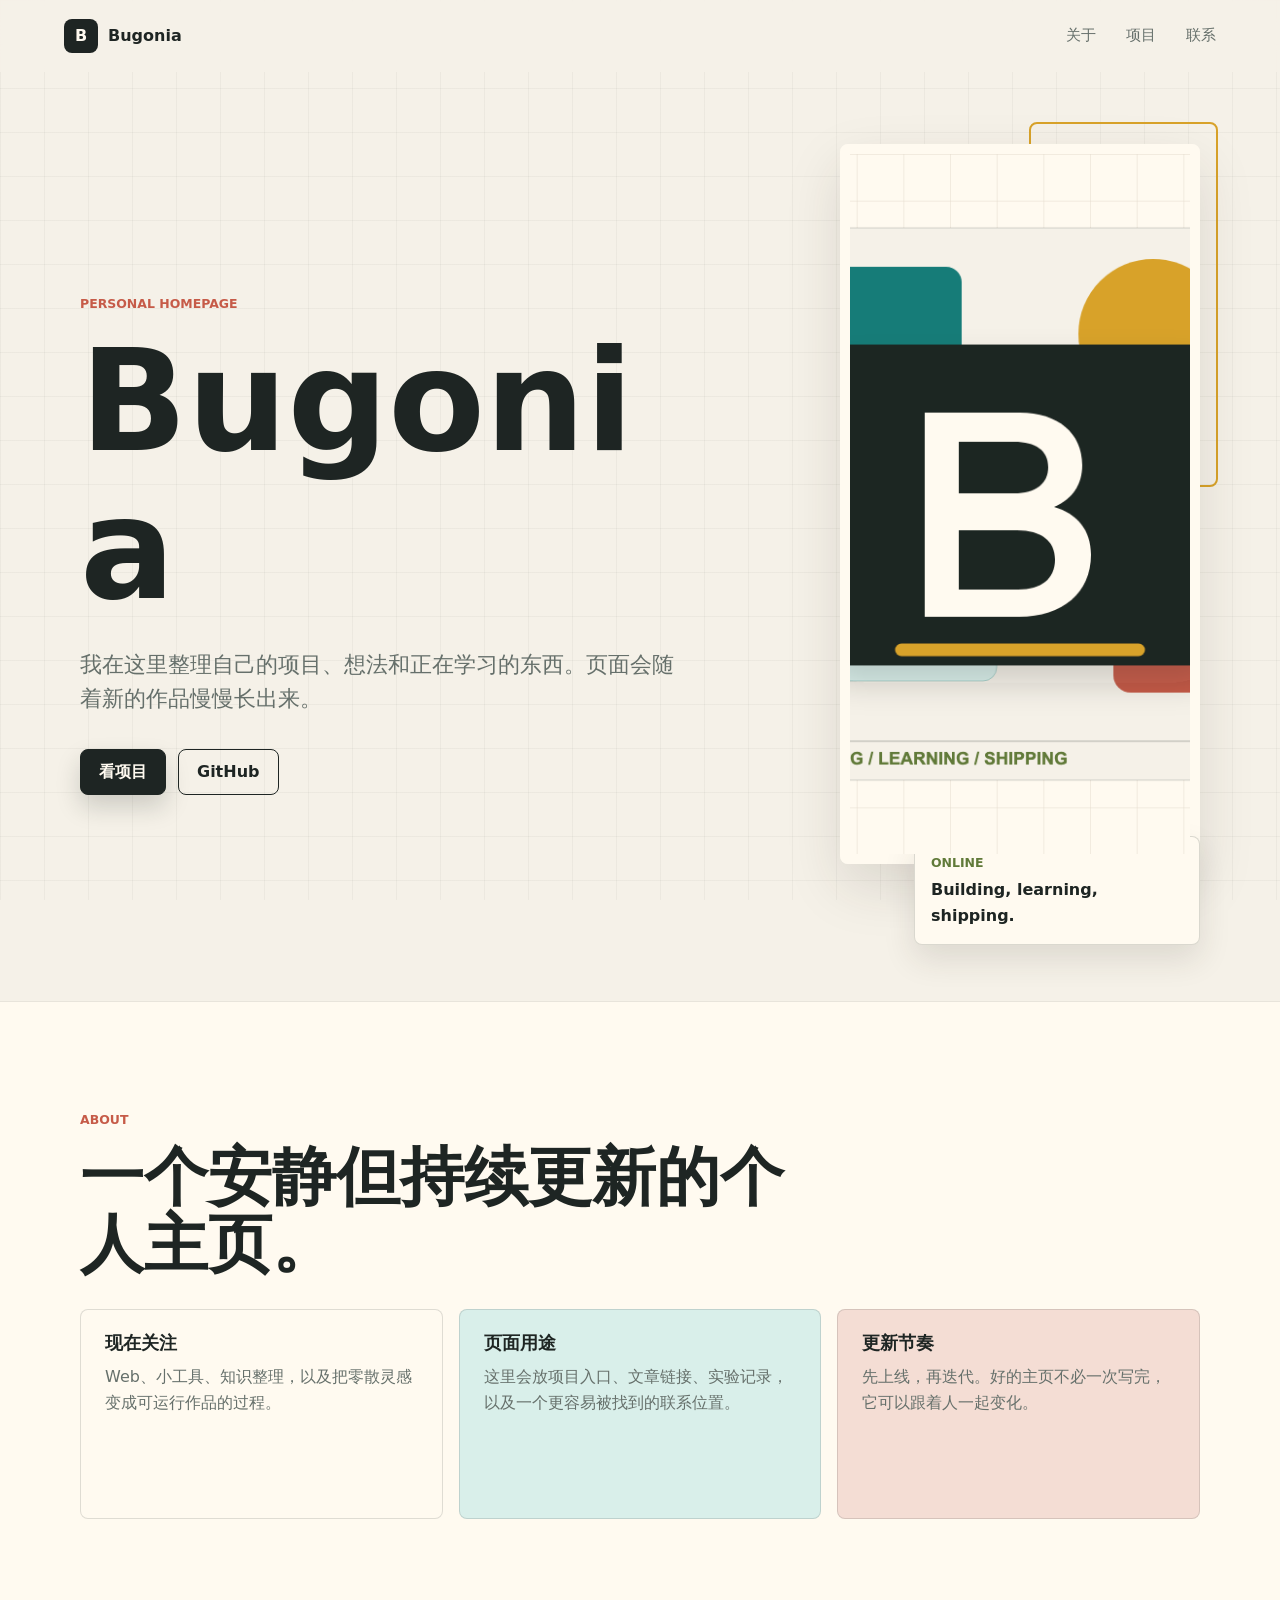
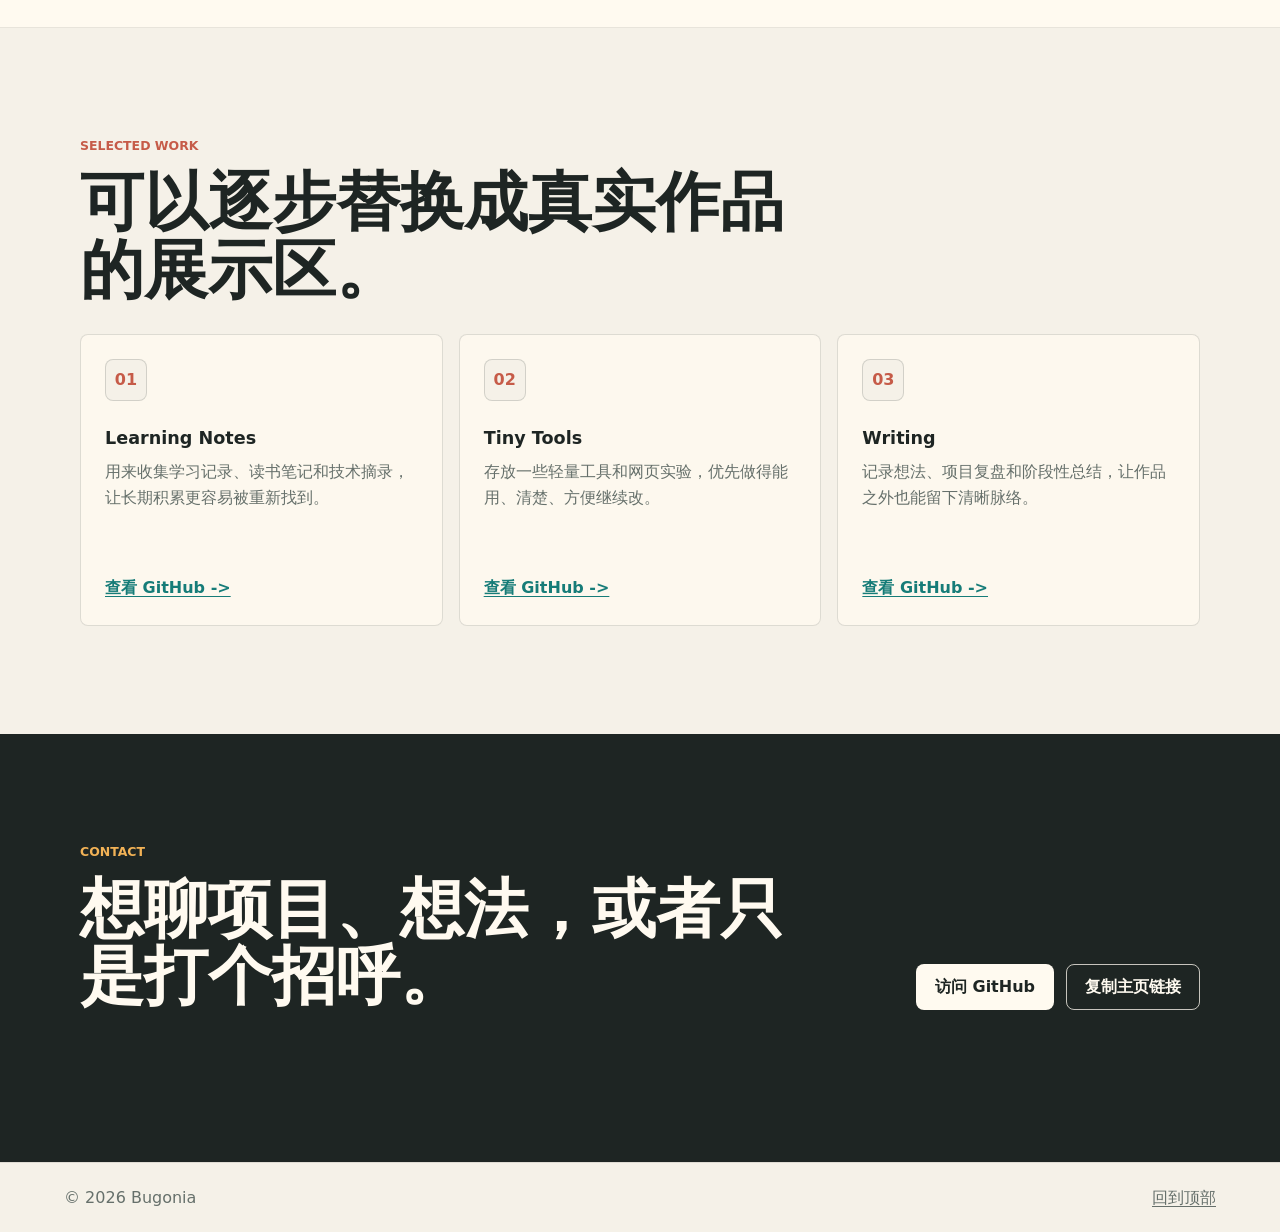
==== index.html @ 0d44eb33 "Create personal homepage" ====
<!doctype html>
<html lang="zh-CN">
  <head>
    <meta charset="utf-8">
    <meta name="viewport" content="width=device-width, initial-scale=1">
    <title>Bugonia | Personal Homepage</title>
    <meta
      name="description"
      content="Bugonia 的个人主页，整理项目、笔记和联系方式。"
    >
    <meta name="theme-color" content="#f5f1e8">
    <meta property="og:title" content="Bugonia | Personal Homepage">
    <meta
      property="og:description"
      content="Bugonia 的个人主页，整理项目、笔记和联系方式。"
    >
    <meta property="og:type" content="website">
    <meta property="og:image" content="https://bugonia.github.io/mypage/assets/hero-art.png">
    <link rel="icon" href="favicon.svg" type="image/svg+xml">
    <link rel="stylesheet" href="styles.css">
  </head>
  <body>
    <header class="site-header" data-elevated="false">
      <a class="brand" href="#top" aria-label="Bugonia homepage">
        <span class="brand-mark" aria-hidden="true">B</span>
        <span>Bugonia</span>
      </a>

      <nav class="nav-links" aria-label="Primary navigation">
        <a href="#about">关于</a>
        <a href="#work">项目</a>
        <a href="#contact">联系</a>
      </nav>
    </header>

    <main id="top">
      <section class="hero" aria-labelledby="intro-title">
        <div class="hero-copy">
          <p class="eyebrow">Personal homepage</p>
          <h1 id="intro-title">Bugonia</h1>
          <p class="lead">
            我在这里整理自己的项目、想法和正在学习的东西。页面会随着新的作品慢慢长出来。
          </p>
          <div class="hero-actions" aria-label="Important links">
            <a class="button primary" href="#work">看项目</a>
            <a class="button secondary" href="https://github.com/Bugonia">GitHub</a>
          </div>
        </div>

        <figure class="hero-visual" aria-label="Bugonia profile image">
          <img src="assets/hero-art.png" alt="Bugonia 抽象封面图" width="720" height="720">
          <figcaption>
            <span class="caption-kicker">Online</span>
            <span>Building, learning, shipping.</span>
          </figcaption>
        </figure>
      </section>

      <section class="section about-section" id="about" aria-labelledby="about-title">
        <div class="section-heading">
          <p class="eyebrow">About</p>
          <h2 id="about-title">一个安静但持续更新的个人主页。</h2>
        </div>

        <div class="about-grid">
          <article class="note-panel">
            <h3>现在关注</h3>
            <p>
              Web、小工具、知识整理，以及把零散灵感变成可运行作品的过程。
            </p>
          </article>
          <article class="note-panel accent-teal">
            <h3>页面用途</h3>
            <p>
              这里会放项目入口、文章链接、实验记录，以及一个更容易被找到的联系位置。
            </p>
          </article>
          <article class="note-panel accent-coral">
            <h3>更新节奏</h3>
            <p>
              先上线，再迭代。好的主页不必一次写完，它可以跟着人一起变化。
            </p>
          </article>
        </div>
      </section>

      <section class="section work-section" id="work" aria-labelledby="work-title">
        <div class="section-heading">
          <p class="eyebrow">Selected work</p>
          <h2 id="work-title">可以逐步替换成真实作品的展示区。</h2>
        </div>

        <div class="project-grid">
          <article class="project-card">
            <div class="project-index">01</div>
            <h3>Learning Notes</h3>
            <p>
              用来收集学习记录、读书笔记和技术摘录，让长期积累更容易被重新找到。
            </p>
            <a href="https://github.com/Bugonia">查看 GitHub -></a>
          </article>

          <article class="project-card">
            <div class="project-index">02</div>
            <h3>Tiny Tools</h3>
            <p>
              存放一些轻量工具和网页实验，优先做得能用、清楚、方便继续改。
            </p>
            <a href="https://github.com/Bugonia">查看 GitHub -></a>
          </article>

          <article class="project-card">
            <div class="project-index">03</div>
            <h3>Writing</h3>
            <p>
              记录想法、项目复盘和阶段性总结，让作品之外也能留下清晰脉络。
            </p>
            <a href="https://github.com/Bugonia">查看 GitHub -></a>
          </article>
        </div>
      </section>

      <section class="section contact-section" id="contact" aria-labelledby="contact-title">
        <div class="contact-layout">
          <div>
            <p class="eyebrow">Contact</p>
            <h2 id="contact-title">想聊项目、想法，或者只是打个招呼。</h2>
          </div>
          <div class="contact-actions">
            <a class="button primary" href="https://github.com/Bugonia">访问 GitHub</a>
            <button class="button secondary" type="button" data-copy-url>
              复制主页链接
            </button>
          </div>
        </div>
        <p class="copy-status" role="status" aria-live="polite"></p>
      </section>
    </main>

    <footer class="site-footer">
      <span>© <span data-year></span> Bugonia</span>
      <a href="#top">回到顶部</a>
    </footer>

    <script src="script.js"></script>
  </body>
</html>
---- styles.css ----
:root {
  color-scheme: light;
  --paper: #f5f1e8;
  --paper-strong: #fffaf0;
  --ink: #1e2523;
  --muted: #66706b;
  --line: #d9d0bf;
  --teal: #167c78;
  --teal-soft: #d9efea;
  --coral: #c65b48;
  --coral-soft: #f4ddd4;
  --mustard: #d8a229;
  --green: #617a39;
  --shadow: 0 22px 55px rgba(48, 41, 31, 0.13);
  font-family:
    Inter, ui-sans-serif, system-ui, -apple-system, BlinkMacSystemFont,
    "Segoe UI", sans-serif;
}

* {
  box-sizing: border-box;
}

html {
  scroll-behavior: smooth;
}

body {
  margin: 0;
  background: var(--paper);
  color: var(--ink);
  font-size: 16px;
  line-height: 1.6;
  overflow-x: hidden;
}

body::before {
  position: fixed;
  inset: 0;
  z-index: -1;
  background-image:
    linear-gradient(rgba(30, 37, 35, 0.04) 1px, transparent 1px),
    linear-gradient(90deg, rgba(30, 37, 35, 0.04) 1px, transparent 1px);
  background-size: 44px 44px;
  content: "";
  pointer-events: none;
}

a {
  color: inherit;
  text-decoration-thickness: 0.08em;
  text-underline-offset: 0.18em;
}

img {
  display: block;
  max-width: 100%;
}

.site-header {
  position: sticky;
  top: 0;
  z-index: 10;
  display: flex;
  align-items: center;
  justify-content: space-between;
  min-height: 72px;
  padding: 16px clamp(20px, 5vw, 72px);
  border-bottom: 1px solid transparent;
  background: rgba(245, 241, 232, 0.9);
  backdrop-filter: blur(18px);
}

.site-header[data-elevated="true"] {
  border-bottom-color: rgba(30, 37, 35, 0.12);
}

.brand,
.nav-links,
.hero-actions,
.contact-actions,
.site-footer {
  display: flex;
  align-items: center;
}

.brand {
  gap: 10px;
  font-weight: 760;
  text-decoration: none;
}

.brand-mark {
  display: grid;
  width: 34px;
  height: 34px;
  place-items: center;
  border: 1px solid rgba(30, 37, 35, 0.18);
  border-radius: 8px;
  background: var(--ink);
  color: var(--paper-strong);
}

.nav-links {
  gap: clamp(14px, 3vw, 30px);
  color: var(--muted);
  font-size: 0.95rem;
}

.nav-links a {
  text-decoration: none;
}

.nav-links a:hover {
  color: var(--ink);
}

.hero {
  display: grid;
  grid-template-columns: minmax(0, 1.08fr) minmax(280px, 0.72fr);
  gap: clamp(32px, 7vw, 96px);
  align-items: center;
  width: min(1120px, calc(100vw - 40px));
  min-height: min(760px, calc(100vh - 132px));
  margin: 0 auto;
  padding: clamp(42px, 8vh, 92px) 0 56px;
}

.hero-copy {
  max-width: 690px;
}

.eyebrow {
  margin: 0 0 14px;
  color: var(--coral);
  font-size: 0.78rem;
  font-weight: 800;
  letter-spacing: 0;
  text-transform: uppercase;
}

h1,
h2,
h3,
p {
  overflow-wrap: anywhere;
}

h1,
h2,
h3 {
  margin: 0;
  line-height: 1.05;
}

h1 {
  font-size: clamp(4.2rem, 12vw, 8.8rem);
}

h2 {
  max-width: 760px;
  font-size: clamp(2rem, 5vw, 4rem);
}

h3 {
  font-size: 1.1rem;
}

.lead {
  max-width: 610px;
  margin: 24px 0 0;
  color: var(--muted);
  font-size: clamp(1.08rem, 2.1vw, 1.35rem);
}

.hero-actions,
.contact-actions {
  flex-wrap: wrap;
  gap: 12px;
  margin-top: 32px;
}

.button {
  display: inline-flex;
  align-items: center;
  justify-content: center;
  min-height: 46px;
  padding: 0 18px;
  border: 1px solid var(--ink);
  border-radius: 8px;
  cursor: pointer;
  font: inherit;
  font-weight: 760;
  text-decoration: none;
  transition:
    transform 160ms ease,
    box-shadow 160ms ease,
    background 160ms ease;
}

.button:hover {
  transform: translateY(-2px);
}

.button:focus-visible {
  outline: 3px solid rgba(22, 124, 120, 0.35);
  outline-offset: 3px;
}

.button.primary {
  background: var(--ink);
  color: var(--paper-strong);
  box-shadow: 0 12px 24px rgba(30, 37, 35, 0.18);
}

.button.secondary {
  background: transparent;
  color: var(--ink);
}

.hero-visual {
  position: relative;
  max-width: 100%;
  margin: 0;
}

.hero-visual img {
  width: min(100%, 360px);
  aspect-ratio: 1;
  margin-left: auto;
  border: 10px solid var(--paper-strong);
  border-radius: 8px;
  box-shadow: var(--shadow);
  object-fit: cover;
}

.hero-visual::before,
.hero-visual::after {
  position: absolute;
  z-index: -1;
  border-radius: 8px;
  content: "";
}

.hero-visual::before {
  right: 44px;
  bottom: 52px;
  width: 58%;
  height: 58%;
  background: var(--teal-soft);
}

.hero-visual::after {
  top: -22px;
  right: -18px;
  width: 45%;
  height: 45%;
  border: 2px solid var(--mustard);
}

figcaption {
  display: grid;
  gap: 4px;
  width: min(100%, 286px);
  margin: -28px 0 0 auto;
  padding: 16px;
  border: 1px solid rgba(30, 37, 35, 0.16);
  border-radius: 8px;
  background: var(--paper-strong);
  box-shadow: 0 14px 32px rgba(48, 41, 31, 0.12);
  font-weight: 740;
}

.caption-kicker {
  color: var(--green);
  font-size: 0.78rem;
  font-weight: 850;
  text-transform: uppercase;
}

.section {
  padding: clamp(58px, 9vw, 108px) clamp(20px, 5vw, 72px);
}

.section-heading {
  width: min(1120px, 100%);
  margin: 0 auto 30px;
}

.about-section {
  background: var(--paper-strong);
  border-block: 1px solid rgba(30, 37, 35, 0.1);
}

.about-grid,
.project-grid {
  display: grid;
  width: min(1120px, 100%);
  margin: 0 auto;
  gap: 16px;
}

.about-grid {
  grid-template-columns: repeat(3, minmax(0, 1fr));
}

.note-panel,
.project-card {
  border: 1px solid rgba(30, 37, 35, 0.14);
  border-radius: 8px;
  background: rgba(255, 250, 240, 0.78);
}

.note-panel {
  min-height: 210px;
  padding: 24px;
}

.note-panel h3,
.project-card h3 {
  margin-bottom: 12px;
}

.note-panel p,
.project-card p {
  margin: 0;
  color: var(--muted);
}

.note-panel.accent-teal {
  background: var(--teal-soft);
}

.note-panel.accent-coral {
  background: var(--coral-soft);
}

.project-grid {
  grid-template-columns: repeat(3, minmax(0, 1fr));
}

.project-card {
  display: flex;
  min-height: 292px;
  flex-direction: column;
  padding: 24px;
}

.project-index {
  display: grid;
  width: 42px;
  height: 42px;
  place-items: center;
  margin-bottom: 28px;
  border: 1px solid rgba(30, 37, 35, 0.16);
  border-radius: 8px;
  background: var(--paper);
  color: var(--coral);
  font-weight: 850;
}

.project-card a {
  margin-top: auto;
  color: var(--teal);
  font-weight: 780;
}

.contact-section {
  background: var(--ink);
  color: var(--paper-strong);
}

.contact-section .eyebrow {
  color: #f2b256;
}

.contact-layout {
  display: grid;
  grid-template-columns: minmax(0, 1fr) auto;
  gap: 28px;
  align-items: end;
  width: min(1120px, 100%);
  margin: 0 auto;
}

.contact-section .button {
  border-color: rgba(255, 250, 240, 0.75);
}

.contact-section .button.primary {
  background: var(--paper-strong);
  color: var(--ink);
  box-shadow: none;
}

.contact-section .button.secondary {
  color: var(--paper-strong);
}

.copy-status {
  width: min(1120px, 100%);
  min-height: 1.6em;
  margin: 18px auto 0;
  color: rgba(255, 250, 240, 0.74);
}

.site-footer {
  justify-content: space-between;
  gap: 16px;
  padding: 22px clamp(20px, 5vw, 72px);
  border-top: 1px solid rgba(30, 37, 35, 0.1);
  color: var(--muted);
}

@media (max-width: 860px) {
  .site-header {
    min-height: 66px;
  }

  .hero {
    grid-template-columns: 1fr;
    min-height: auto;
  }

  .hero-visual img,
  figcaption {
    margin-right: auto;
    margin-left: 0;
  }

  .hero-visual::before {
    right: auto;
    left: 42px;
  }

  .hero-visual::after {
    right: auto;
    left: 210px;
  }

  .about-grid,
  .project-grid,
  .contact-layout {
    grid-template-columns: 1fr;
  }

  .contact-actions {
    margin-top: 0;
  }
}

@media (max-width: 560px) {
  .site-header {
    align-items: flex-start;
    flex-direction: column;
    gap: 12px;
  }

  .nav-links {
    width: 100%;
    justify-content: flex-start;
    gap: 38px;
  }

  .hero {
    width: min(358px, calc(100vw - 32px));
    margin-right: auto;
    margin-left: 16px;
    padding-top: 34px;
  }

  h1 {
    font-size: clamp(3.1rem, 21vw, 4.4rem);
  }

  .hero-actions,
  .contact-actions {
    align-items: stretch;
    flex-direction: column;
  }

  .button {
    width: 100%;
  }

  .hero-visual::after {
    display: none;
  }

  .note-panel,
  .project-card {
    min-height: auto;
  }

  .site-footer {
    align-items: flex-start;
    flex-direction: column;
  }
}

@media (prefers-reduced-motion: reduce) {
  *,
  *::before,
  *::after {
    scroll-behavior: auto !important;
    transition: none !important;
  }
}
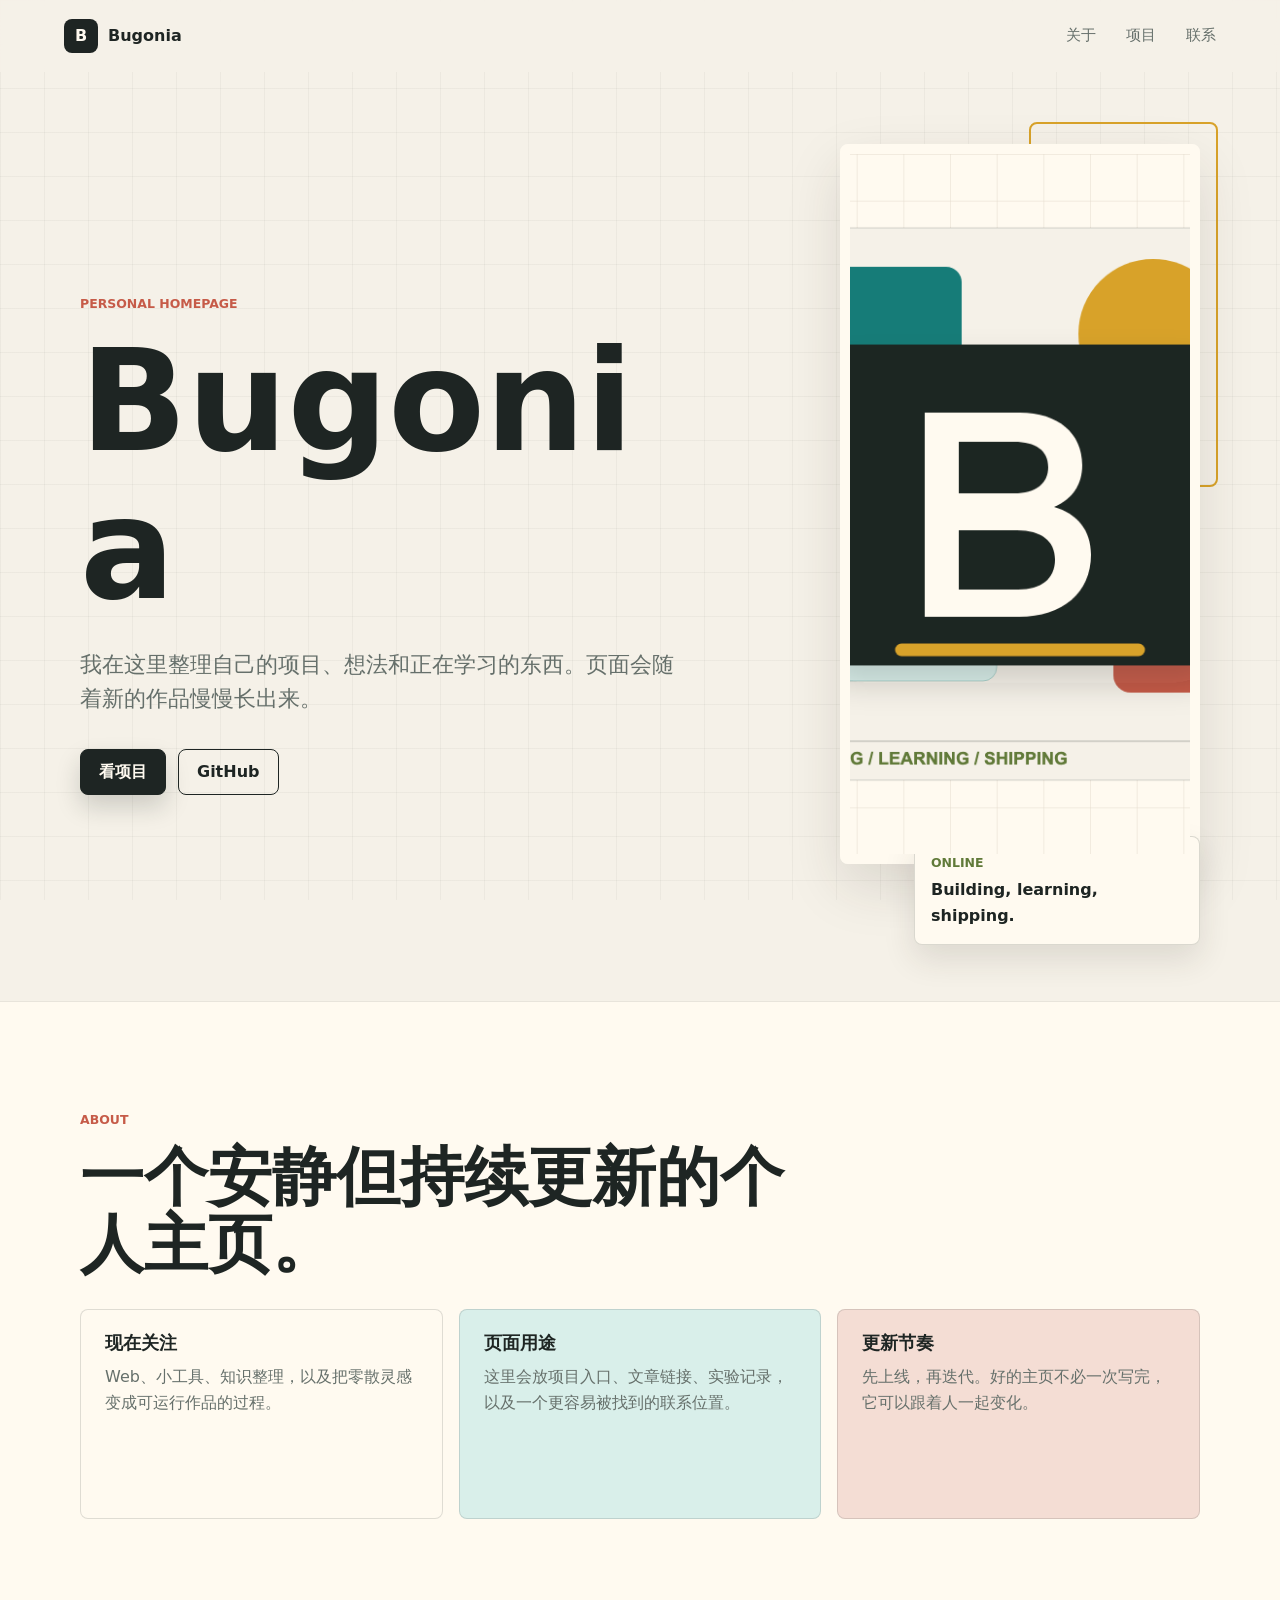
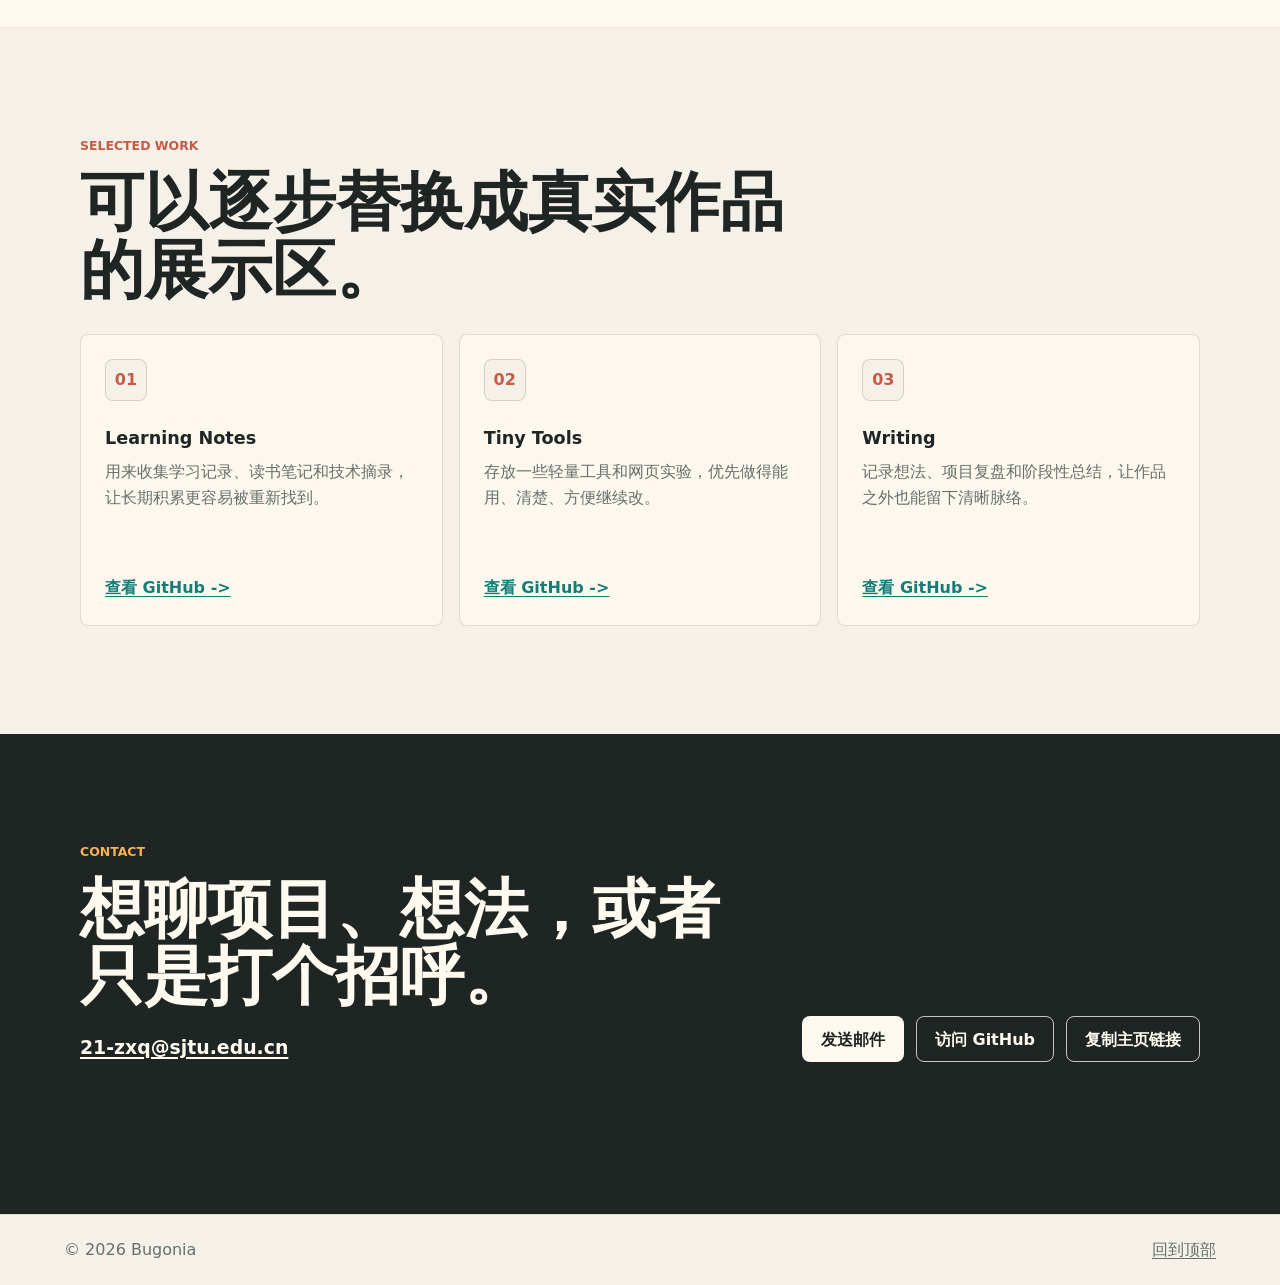
==== commit 7fc59876: "Add contact email" ====
--- a/index.html
+++ b/index.html
@@ -125,9 +125,13 @@
           <div>
             <p class="eyebrow">Contact</p>
             <h2 id="contact-title">想聊项目、想法，或者只是打个招呼。</h2>
+            <p class="contact-email">
+              <a href="mailto:21-zxq@sjtu.edu.cn">21-zxq@sjtu.edu.cn</a>
+            </p>
           </div>
           <div class="contact-actions">
-            <a class="button primary" href="https://github.com/Bugonia">访问 GitHub</a>
+            <a class="button primary" href="mailto:21-zxq@sjtu.edu.cn">发送邮件</a>
+            <a class="button secondary" href="https://github.com/Bugonia">访问 GitHub</a>
             <button class="button secondary" type="button" data-copy-url>
               复制主页链接
             </button>
--- a/styles.css
+++ b/styles.css
@@ -404,6 +404,17 @@
   color: rgba(255, 250, 240, 0.74);
 }
 
+.contact-email {
+  margin: 22px 0 0;
+  color: rgba(255, 250, 240, 0.78);
+  font-size: clamp(1rem, 2vw, 1.18rem);
+}
+
+.contact-email a {
+  color: var(--paper-strong);
+  font-weight: 780;
+}
+
 .site-footer {
   justify-content: space-between;
   gap: 16px;
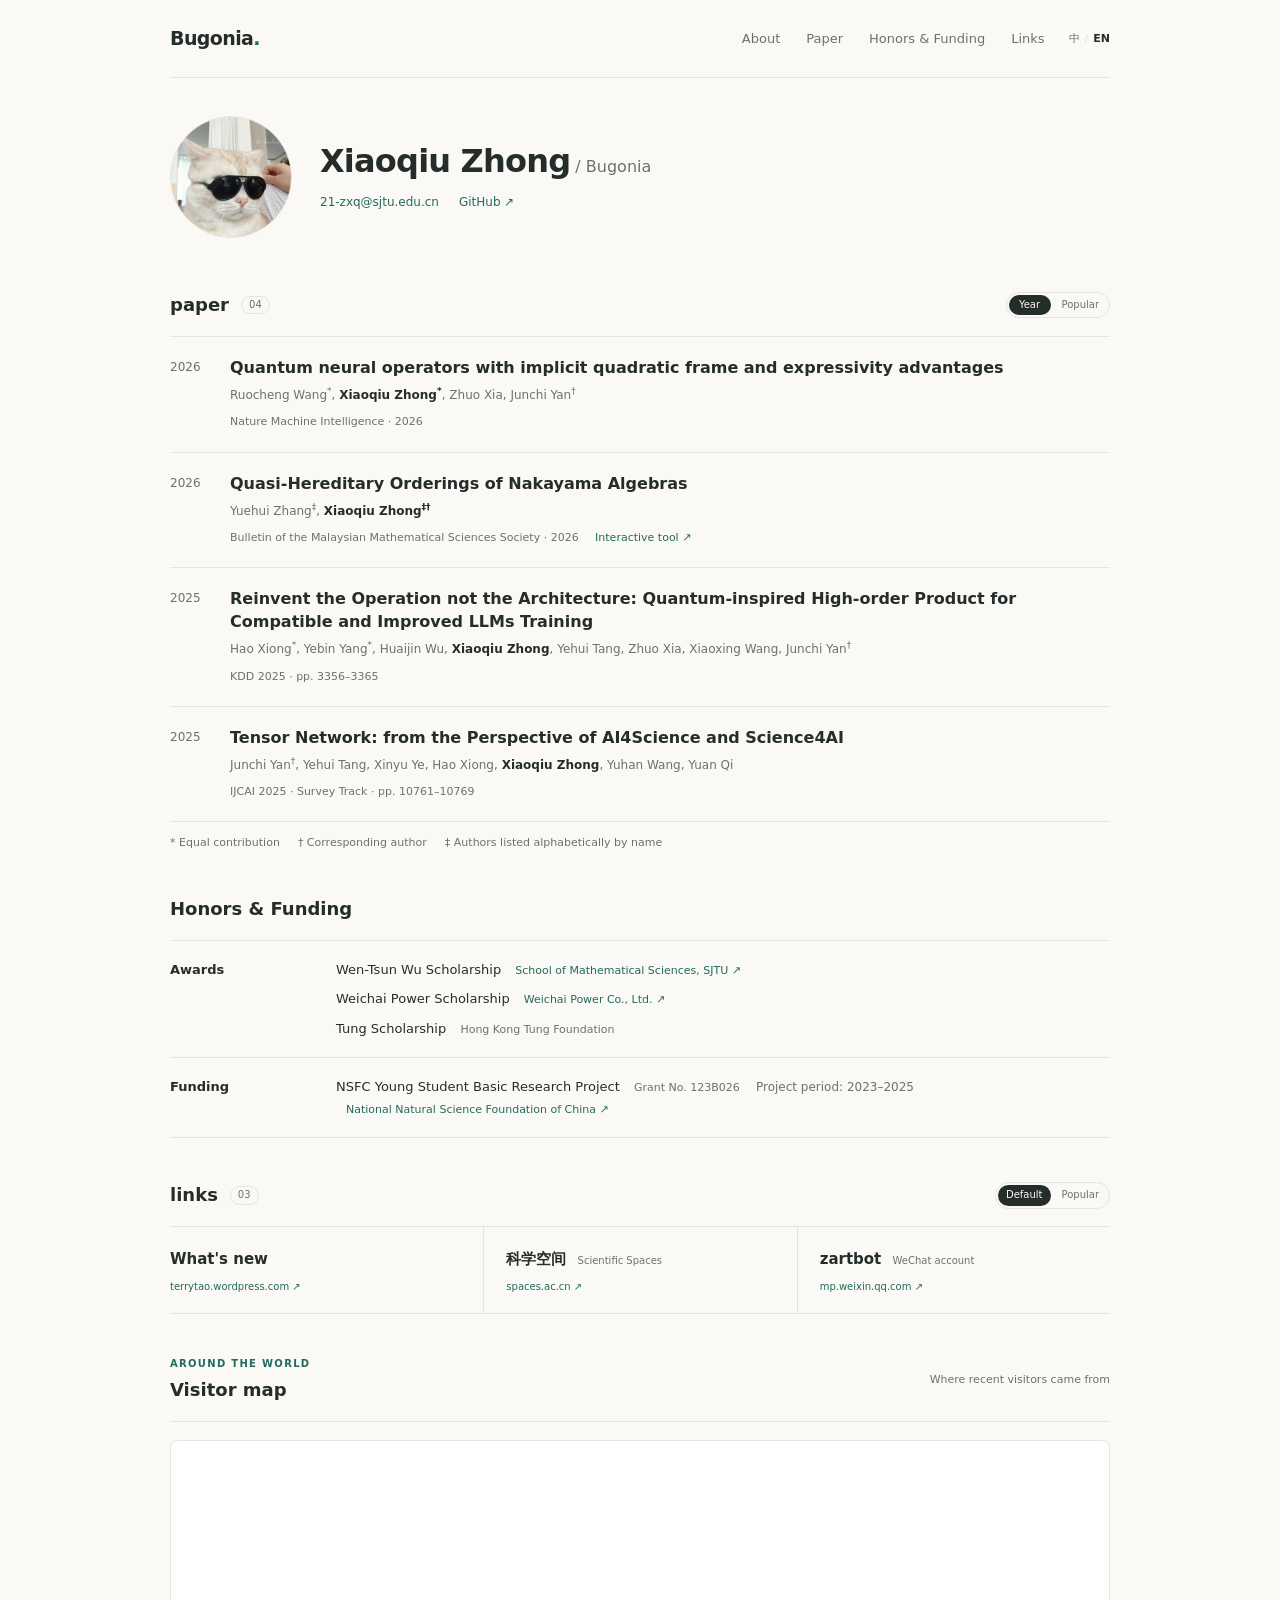
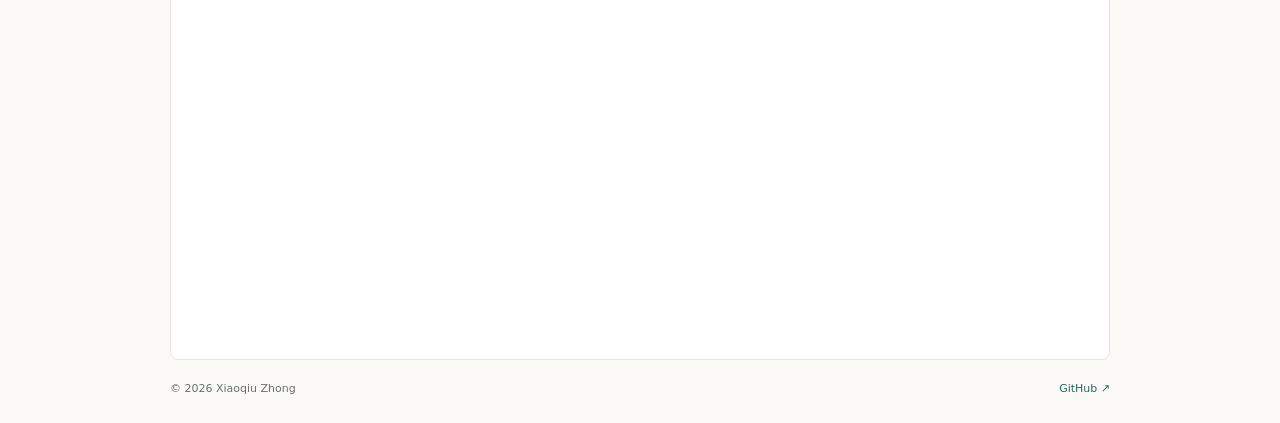
==== commit 80be92ce: "Update academic homepage and link Nakayama calculator" ====
--- a/index.html
+++ b/index.html
@@ -6,146 +6,161 @@
     <title>Bugonia | Personal Homepage</title>
     <meta
       name="description"
-      content="Bugonia 的个人主页，整理项目、笔记和联系方式。"
+      content="Bugonia 的个人主页，整理研究论文、项目和联系方式。"
     >
     <meta name="theme-color" content="#f5f1e8">
     <meta property="og:title" content="Bugonia | Personal Homepage">
     <meta
       property="og:description"
-      content="Bugonia 的个人主页，整理项目、笔记和联系方式。"
+      content="Bugonia 的个人主页，整理研究论文、项目和联系方式。"
     >
     <meta property="og:type" content="website">
-    <meta property="og:image" content="https://bugonia.github.io/mypage/assets/hero-art.png">
+    <meta property="og:image" content="https://bugonia.github.io/mypage/assets/github-avatar.jpg">
     <link rel="icon" href="favicon.svg" type="image/svg+xml">
     <link rel="stylesheet" href="styles.css">
   </head>
   <body>
-    <header class="site-header" data-elevated="false">
-      <a class="brand" href="#top" aria-label="Bugonia homepage">
-        <span class="brand-mark" aria-hidden="true">B</span>
-        <span>Bugonia</span>
-      </a>
-
-      <nav class="nav-links" aria-label="Primary navigation">
-        <a href="#about">关于</a>
-        <a href="#work">项目</a>
-        <a href="#contact">联系</a>
-      </nav>
-    </header>
-
-    <main id="top">
-      <section class="hero" aria-labelledby="intro-title">
-        <div class="hero-copy">
-          <p class="eyebrow">Personal homepage</p>
-          <h1 id="intro-title">Bugonia</h1>
-          <p class="lead">
-            我在这里整理自己的项目、想法和正在学习的东西。页面会随着新的作品慢慢长出来。
-          </p>
-          <div class="hero-actions" aria-label="Important links">
-            <a class="button primary" href="#work">看项目</a>
-            <a class="button secondary" href="https://github.com/Bugonia">GitHub</a>
+    <div class="page">
+      <header class="site-header">
+        <a class="brand" href="#about">Bugonia<span class="brand-dot">.</span></a>
+        <div class="header-actions">
+          <nav aria-label="主页导航" data-i18n-aria-label="navigation">
+            <a href="#about" data-i18n="navAbout">简介</a>
+            <a href="#publications" data-i18n="navPapers">论文</a>
+            <a href="#recognition" data-i18n="navRecognition">奖励与资助</a>
+            <a href="#links" data-i18n="navLinks">推荐</a>
+          </nav>
+          <div class="language-switch" role="group" aria-label="语言选择" data-i18n-aria-label="languageSelector">
+            <button type="button" data-language="zh" aria-pressed="true">中</button>
+            <span aria-hidden="true">/</span>
+            <button type="button" data-language="en" aria-pressed="false">EN</button>
+          </div>
+        </div>
+      </header>
+      <main>
+        <section class="profile" id="about" aria-labelledby="intro-title">
+          <img class="avatar" src="assets/github-avatar.jpg" alt="Bugonia 的 GitHub 头像" data-i18n-alt="avatarAlt" width="400" height="400">
+          <div class="profile-copy">
+            <h1 id="intro-title"><span class="person-name" data-i18n="displayName">仲笑秋</span><span> / Bugonia</span></h1>
+            <div class="profile-links">
+              <a href="mailto:21-zxq@sjtu.edu.cn">21-zxq@sjtu.edu.cn</a>
+              <a href="https://github.com/Bugonia">GitHub ↗</a>
+            </div>
+          </div>
+        </section>
+      <section class="section publications-section" id="publications" aria-labelledby="publications-title">
+        <div class="section-heading">
+          <p class="eyebrow">Research</p>
+          <h2 id="publications-title">paper <span class="count">04</span></h2>
+          <div class="sort-controls" role="group" aria-label="论文排序" data-i18n-aria-label="paperSortLabel">
+            <button type="button" data-sort-target="publications" data-sort-mode="default" aria-pressed="true" data-i18n="sortByYear">年份</button>
+            <button type="button" data-sort-target="publications" data-sort-mode="popular" aria-pressed="false" data-i18n="sortPopular">热门</button>
           </div>
         </div>
 
-        <figure class="hero-visual" aria-label="Bugonia profile image">
-          <img src="assets/hero-art.png" alt="Bugonia 抽象封面图" width="720" height="720">
-          <figcaption>
-            <span class="caption-kicker">Online</span>
-            <span>Building, learning, shipping.</span>
-          </figcaption>
-        </figure>
+        <div class="publication-list">
+          <article class="publication" data-popularity-key="paper-quantum-neural-operators">
+            <div class="publication-meta"><time datetime="2026-09-03">2026</time></div>
+            <h3 lang="en"><a href="https://www.nature.com/articles/s42256-026-01289-7" data-goatcounter-click="paper-quantum-neural-operators" data-goatcounter-title="Quantum neural operators">Quantum neural operators with implicit quadratic frame and expressivity advantages</a></h3>
+            <p class="publication-authors" lang="en">Ruocheng Wang<sup>*</sup>, <strong>Xiaoqiu Zhong<sup>*</sup></strong>, Zhuo Xia, Junchi Yan<sup>†</sup></p>
+            <p class="publication-note">Nature Machine Intelligence · 2026</p>
+          </article>
+
+          <article class="publication" data-popularity-key="paper-quasi-hereditary-orderings">
+            <div class="publication-meta"><time datetime="2026">2026</time></div>
+            <h3 lang="en"><a href="https://doi.org/10.1007/s40840-026-02198-z" data-goatcounter-click="paper-quasi-hereditary-orderings" data-goatcounter-title="Quasi-Hereditary Orderings">Quasi-Hereditary Orderings of Nakayama Algebras</a></h3>
+            <p class="publication-authors" lang="en">Yuehui Zhang<sup>‡</sup>, <strong>Xiaoqiu Zhong<sup>‡†</sup></strong></p>
+            <p class="publication-note">Bulletin of the Malaysian Mathematical Sciences Society · 2026</p>
+            <a class="publication-resource" href="https://bugonia.github.io/mypage/nakayama/" data-i18n="interactiveTool" data-goatcounter-click="tool-nakayama" data-goatcounter-title="Nakayama interactive tool">小程序 ↗</a>
+          </article>
+
+          <article class="publication" data-popularity-key="paper-quantum-inspired-high-order-product">
+            <div class="publication-meta"><time datetime="2025">2025</time></div>
+            <h3 lang="en"><a href="https://dl.acm.org/doi/10.1145/3711896.3737008" data-goatcounter-click="paper-quantum-inspired-high-order-product" data-goatcounter-title="Quantum-inspired High-order Product">Reinvent the Operation not the Architecture: Quantum-inspired High-order Product for Compatible and Improved LLMs Training</a></h3>
+            <p class="publication-authors" lang="en">Hao Xiong<sup>*</sup>, Yebin Yang<sup>*</sup>, Huaijin Wu, <strong>Xiaoqiu Zhong</strong>, Yehui Tang, Zhuo Xia, Xiaoxing Wang, Junchi Yan<sup>†</sup></p>
+            <p class="publication-note">KDD 2025 · pp. 3356–3365</p>
+          </article>
+
+          <article class="publication" data-popularity-key="paper-tensor-network-survey">
+            <div class="publication-meta"><time datetime="2025">2025</time></div>
+            <h3 lang="en"><a href="https://www.ijcai.org/proceedings/2025/1194" data-goatcounter-click="paper-tensor-network-survey" data-goatcounter-title="Tensor Network survey">Tensor Network: from the Perspective of AI4Science and Science4AI</a></h3>
+            <p class="publication-authors" lang="en">Junchi Yan<sup>†</sup>, Yehui Tang, Xinyu Ye, Hao Xiong, <strong>Xiaoqiu Zhong</strong>, Yuhan Wang, Yuan Qi</p>
+            <p class="publication-note">IJCAI 2025 · Survey Track · pp. 10761–10769</p>
+          </article>
+
+        </div>
+        <p class="author-legend"><span data-i18n="equalContribution">* 共同第一作者</span><span data-i18n="correspondingAuthor">† 通讯作者</span><span data-i18n="alphabeticalOrder">‡ 作者按姓名字母顺序排列</span></p>
       </section>
 
-      <section class="section about-section" id="about" aria-labelledby="about-title">
-        <div class="section-heading">
-          <p class="eyebrow">About</p>
-          <h2 id="about-title">一个安静但持续更新的个人主页。</h2>
-        </div>
+        <section class="recognition-section" id="recognition" aria-labelledby="recognition-title">
+          <div class="section-heading">
+            <h2 id="recognition-title" data-i18n="recognitionTitle">奖励与资助</h2>
+          </div>
+          <div class="recognition-group" aria-labelledby="awards-title">
+            <h3 id="awards-title" data-i18n="awardsTitle">奖励</h3>
+            <ul class="recognition-items">
+              <li><span data-i18n="wuScholarship">吴文俊奖学金</span> <a class="institution-link" href="https://math.sjtu.edu.cn/" data-i18n="sjtuMath">上海交通大学数学科学学院 ↗</a></li>
+              <li><span data-i18n="weichaiScholarship">潍柴动力奖学金</span> <a class="institution-link" href="https://www.weichaipower.com/about/profile/" data-i18n="weichaiPower">潍柴动力股份有限公司 ↗</a></li>
+              <li><span data-i18n="tungScholarship">董氏奖学金</span> <span class="institution-name" data-i18n="tungFoundation">香港董氏慈善基金会</span></li>
+            </ul>
+          </div>
+          <div class="recognition-group" aria-labelledby="funding-title">
+            <h3 id="funding-title" data-i18n="fundingTitle">资助</h3>
+            <ul class="recognition-items">
+              <li><span data-i18n="nsfcProject">国家自然科学基金青年学生基础研究项目</span> <span class="grant-number" data-i18n="grantNumber">批准号：123B026</span> <span class="recognition-period" data-i18n="grantPeriod">执行期：2023–2025</span> <a class="institution-link" href="https://www.nsfc.gov.cn/" data-i18n="nsfc">国家自然科学基金委员会 ↗</a></li>
+            </ul>
+          </div>
+        </section>
 
-        <div class="about-grid">
-          <article class="note-panel">
-            <h3>现在关注</h3>
-            <p>
-              Web、小工具、知识整理，以及把零散灵感变成可运行作品的过程。
-            </p>
-          </article>
-          <article class="note-panel accent-teal">
-            <h3>页面用途</h3>
-            <p>
-              这里会放项目入口、文章链接、实验记录，以及一个更容易被找到的联系位置。
-            </p>
-          </article>
-          <article class="note-panel accent-coral">
-            <h3>更新节奏</h3>
-            <p>
-              先上线，再迭代。好的主页不必一次写完，它可以跟着人一起变化。
-            </p>
-          </article>
-        </div>
-      </section>
+        <section class="links-section" id="links" aria-labelledby="links-title">
+          <div class="section-heading">
+            <h2 id="links-title">links <span class="count">03</span></h2>
+            <div class="sort-controls" role="group" aria-label="推荐链接排序" data-i18n-aria-label="linksSortLabel">
+              <button type="button" data-sort-target="links" data-sort-mode="default" aria-pressed="true" data-i18n="sortDefault">默认</button>
+              <button type="button" data-sort-target="links" data-sort-mode="popular" aria-pressed="false" data-i18n="sortPopular">热门</button>
+            </div>
+          </div>
+          <div class="recommended-links">
+            <a class="recommended-link" href="https://terrytao.wordpress.com/" data-popularity-key="link-terence-tao" data-goatcounter-click="link-terence-tao" data-goatcounter-title="Terence Tao: What's new">
+              <span class="link-name">What's new</span>
+              <span class="link-domain">terrytao.wordpress.com ↗</span>
+            </a>
+            <a class="recommended-link" href="https://spaces.ac.cn/" data-popularity-key="link-scientific-spaces" data-goatcounter-click="link-scientific-spaces" data-goatcounter-title="Scientific Spaces">
+              <span class="link-name">科学空间 <small>Scientific Spaces</small></span>
+              <span class="link-domain">spaces.ac.cn ↗</span>
+            </a>
+            <a class="recommended-link" href="https://mp.weixin.qq.com/s/r4-6MXLPCIsWJ4OaBObxyA" data-popularity-key="link-zartbot" data-goatcounter-click="link-zartbot" data-goatcounter-title="zartbot">
+              <span class="link-name">zartbot <small data-i18n="wechatLabel">微信公众号</small></span>
+              <span class="link-domain">mp.weixin.qq.com ↗</span>
+            </a>
+          </div>
+        </section>
 
-      <section class="section work-section" id="work" aria-labelledby="work-title">
-        <div class="section-heading">
-          <p class="eyebrow">Selected work</p>
-          <h2 id="work-title">可以逐步替换成真实作品的展示区。</h2>
-        </div>
-
-        <div class="project-grid">
-          <article class="project-card">
-            <div class="project-index">01</div>
-            <h3>Learning Notes</h3>
-            <p>
-              用来收集学习记录、读书笔记和技术摘录，让长期积累更容易被重新找到。
-            </p>
-            <a href="https://github.com/Bugonia">查看 GitHub -></a>
-          </article>
-
-          <article class="project-card">
-            <div class="project-index">02</div>
-            <h3>Tiny Tools</h3>
-            <p>
-              存放一些轻量工具和网页实验，优先做得能用、清楚、方便继续改。
-            </p>
-            <a href="https://github.com/Bugonia">查看 GitHub -></a>
-          </article>
-
-          <article class="project-card">
-            <div class="project-index">03</div>
-            <h3>Writing</h3>
-            <p>
-              记录想法、项目复盘和阶段性总结，让作品之外也能留下清晰脉络。
-            </p>
-            <a href="https://github.com/Bugonia">查看 GitHub -></a>
-          </article>
-        </div>
-      </section>
-
-      <section class="section contact-section" id="contact" aria-labelledby="contact-title">
-        <div class="contact-layout">
-          <div>
-            <p class="eyebrow">Contact</p>
-            <h2 id="contact-title">想聊项目、想法，或者只是打个招呼。</h2>
-            <p class="contact-email">
-              <a href="mailto:21-zxq@sjtu.edu.cn">21-zxq@sjtu.edu.cn</a>
-            </p>
+        <section class="visitors-section" id="visitors" aria-labelledby="visitors-title">
+          <div class="section-heading visitors-heading">
+            <div>
+              <p class="eyebrow">Around the world</p>
+              <h2 id="visitors-title" data-i18n="visitorsTitle">访客地图</h2>
+            </div>
+            <p class="visitors-description" data-i18n="visitorsDescription">最近访问主页的地区分布</p>
           </div>
-          <div class="contact-actions">
-            <a class="button primary" href="mailto:21-zxq@sjtu.edu.cn">发送邮件</a>
-            <a class="button secondary" href="https://github.com/Bugonia">访问 GitHub</a>
-            <button class="button secondary" type="button" data-copy-url>
-              复制主页链接
-            </button>
+          <div class="visitor-map-frame">
+            <iframe
+              src="https://bugonia.goatcounter.com/?hideui=1"
+              title="主页访客地区分布"
+              data-i18n-title="visitorMapTitle"
+              loading="lazy"
+              referrerpolicy="strict-origin-when-cross-origin"
+            ></iframe>
           </div>
-        </div>
-        <p class="copy-status" role="status" aria-live="polite"></p>
-      </section>
-    </main>
-
-    <footer class="site-footer">
-      <span>© <span data-year></span> Bugonia</span>
-      <a href="#top">回到顶部</a>
-    </footer>
-
+        </section>
+      </main>
+      <footer class="site-footer">
+        <span>© <span data-year></span> <span data-i18n="displayName">仲笑秋</span></span>
+        <a href="https://github.com/Bugonia">GitHub ↗</a>
+      </footer>
+    </div>
+    <script data-goatcounter="https://bugonia.goatcounter.com/count" async src="https://gc.zgo.at/count.js"></script>
     <script src="script.js"></script>
   </body>
 </html>
--- a/styles.css
+++ b/styles.css
@@ -1,519 +1,113 @@
 :root {
   color-scheme: light;
-  --paper: #f5f1e8;
-  --paper-strong: #fffaf0;
-  --ink: #1e2523;
-  --muted: #66706b;
-  --line: #d9d0bf;
-  --teal: #167c78;
-  --teal-soft: #d9efea;
-  --coral: #c65b48;
-  --coral-soft: #f4ddd4;
-  --mustard: #d8a229;
-  --green: #617a39;
-  --shadow: 0 22px 55px rgba(48, 41, 31, 0.13);
-  font-family:
-    Inter, ui-sans-serif, system-ui, -apple-system, BlinkMacSystemFont,
-    "Segoe UI", sans-serif;
+  --paper: #faf9f6;
+  --ink: #252d2b;
+  --muted: #6a726e;
+  --line: #e3e5de;
+  --teal: #246a5d;
+  font-family: Inter, ui-sans-serif, system-ui, -apple-system, BlinkMacSystemFont, "Segoe UI", sans-serif;
 }
+* { box-sizing: border-box; }
+html { scroll-behavior: smooth; }
+body { margin: 0; background: var(--paper); color: var(--ink); font-size: 14px; line-height: 1.65; }
+a { color: var(--teal); text-decoration: none; text-underline-offset: 4px; }
+a:hover { text-decoration: underline; }
+a:focus-visible { outline: 2px solid var(--teal); outline-offset: 5px; border-radius: 2px; }
+.page { width: min(940px, calc(100% - 64px)); margin: 0 auto; }
+.site-header { display: flex; justify-content: space-between; align-items: center; padding: 23px 0; border-bottom: 1px solid var(--line); }
+.brand { color: var(--ink); font-size: 19px; font-weight: 750; letter-spacing: -0.6px; }
+.brand-dot { color: var(--teal); }
+.header-actions { display: flex; align-items: center; gap: 24px; }
+nav { display: flex; gap: 26px; }
+nav a { color: var(--muted); font-size: 13px; }
+.language-switch { display: flex; align-items: center; gap: 5px; color: var(--line); font-size: 11px; white-space: nowrap; }
+.language-switch button { padding: 2px 0; border: 0; background: transparent; color: var(--muted); cursor: pointer; font: inherit; }
+.language-switch button[aria-pressed="true"] { color: var(--ink); font-weight: 700; }
+.language-switch button:hover { color: var(--teal); }
+.language-switch button:focus-visible { outline: 2px solid var(--teal); outline-offset: 4px; border-radius: 2px; }
+section[id] { scroll-margin-top: 24px; }
+.profile { display: flex; align-items: center; gap: 28px; padding: 38px 0 34px; }
+.avatar { width: 122px; height: 122px; flex-shrink: 0; object-fit: cover; border-radius: 50%; border: 1px solid var(--line); }
+.profile-copy { min-width: 0; }
+.eyebrow { color: var(--teal); font-size: 10px; text-transform: uppercase; letter-spacing: 1.3px; font-weight: 700; margin: 0 0 6px; }
+h1 { margin: 0 0 10px; font-size: clamp(25px, 3vw, 32px); line-height: 1.25; letter-spacing: -0.8px; }
+h1 span { font-weight: 400; font-size: 16px; color: var(--muted); letter-spacing: 0; white-space: nowrap; }
+h1 .person-name { color: var(--ink); font-size: inherit; font-weight: inherit; letter-spacing: inherit; }
+.profile-links { display: flex; flex-wrap: wrap; gap: 20px; margin-top: 12px; font-size: 12px; }
+.section-heading { display: flex; align-items: center; justify-content: space-between; gap: 18px; padding: 18px 0 16px; border-bottom: 1px solid var(--line); }
+.section-heading .eyebrow { display: none; }
+h2 { display: flex; align-items: center; gap: 12px; margin: 0; font-size: 18px; font-weight: 650; }
+.count { color: var(--muted); border: 1px solid var(--line); border-radius: 12px; padding: 0 7px; font-size: 10px; font-weight: 500; }
+.sort-controls { display: flex; align-items: center; gap: 3px; padding: 2px; border: 1px solid var(--line); border-radius: 15px; }
+.sort-controls button { min-width: 42px; padding: 2px 8px; border: 0; border-radius: 11px; background: transparent; color: var(--muted); cursor: pointer; font: inherit; font-size: 10px; }
+.sort-controls button[aria-pressed="true"] { background: var(--ink); color: var(--paper); }
+.sort-controls button:focus-visible { outline: 2px solid var(--teal); outline-offset: 3px; }
+.publication { position: relative; padding: 19px 0 19px 60px; border-bottom: 1px solid var(--line); }
+.publication-meta { position: absolute; top: 21px; left: 0; width: 42px; display: flex; flex-direction: column-reverse; gap: 5px; line-height: 1.5; }
+.publication-meta time { color: var(--muted); font-size: 12px; font-variant-numeric: tabular-nums; }
+h3 { margin: 0; font-size: 16px; font-weight: 650; line-height: 1.45; }
+h3 a { color: var(--ink); }
+h3 a:hover { color: var(--teal); }
+.publication-authors { font-size: 12px; color: var(--muted); margin: 7px 0 4px; line-height: 1.6; }
+.publication-authors strong { color: var(--ink); font-weight: 650; }
+.publication-note { display: inline; margin: 0; color: var(--muted); font-size: 11px; }
+.publication-resource { display: inline-block; margin-left: 12px; font-size: 11px; white-space: nowrap; }
+.site-footer { display: flex; justify-content: space-between; padding: 20px 0 25px; font-size: 11px; color: var(--muted); }
+.recognition-section { margin-top: 24px; }
+.links-section { margin-top: 24px; }
+.visitors-section { margin-top: 24px; }
+.recognition-group { display: grid; grid-template-columns: 150px minmax(0, 1fr); gap: 16px; align-items: baseline; padding: 18px 0; border-bottom: 1px solid var(--line); }
+.recognition-group h3 { font-size: 13px; font-weight: 550; }
+.recognition-group h3 span { display: block; margin-top: 2px; font-size: 10px; color: var(--muted); font-weight: 400; }
+.recognition-items { list-style: none; margin: 0; padding: 0; font-size: 13px; }
+.recognition-items li + li { margin-top: 8px; }
+.recognition-period { display: inline-block; margin-left: 12px; color: var(--muted); font-size: 12px; font-variant-numeric: tabular-nums; }
+@media (max-width: 600px) {
+  .page { width: calc(100% - 36px); }
+  .site-header { display: grid; grid-template-columns: auto 1fr; gap: 12px 16px; padding: 17px 0; }
+  .header-actions { display: contents; }
+  nav { grid-row: 2; grid-column: 1 / -1; gap: 16px; flex-wrap: nowrap; justify-content: flex-start; }
+  nav a { font-size: 12px; }
+  .language-switch { grid-row: 1; grid-column: 2; justify-self: end; align-self: center; }
+  .recognition-group { grid-template-columns: 92px minmax(0, 1fr); }
+  .profile { align-items: flex-start; gap: 17px; padding: 28px 0 20px; }
+  .avatar { width: 68px; height: 68px; }
+  .eyebrow { font-size: 8px; letter-spacing: 0.6px; }
+  h1 { font-size: 24px; }
+  h1 span { display: block; font-size: 13px; margin-top: 5px; }
+  .profile-links { gap: 7px 16px; overflow-wrap: anywhere; }
+  .publication { padding: 18px 0; }
+  .publication-meta { position: static; width: auto; flex-direction: row; align-items: baseline; justify-content: space-between; margin-bottom: 7px; gap: 16px; }
+  h3 { font-size: 15px; }
+}
+@media (prefers-reduced-motion: reduce) { html { scroll-behavior: auto; } }
 
-* {
-  box-sizing: border-box;
+sup { font-size: 0.75em; line-height: 0; }
+.author-legend { display: flex; gap: 18px; margin: 12px 0 0; color: var(--muted); font-size: 11px; }
+
+
+.institution-link { display: inline-block; margin-left: 10px; font-size: 11px; font-weight: 400; }
+.institution-name,
+.grant-number { display: inline-block; margin-left: 10px; color: var(--muted); font-size: 11px; font-weight: 400; }
+.recommended-links { display: grid; grid-template-columns: repeat(3, minmax(0, 1fr)); border-bottom: 1px solid var(--line); }
+.recommended-link { display: grid; grid-template-rows: auto auto; gap: 7px; padding: 20px 22px 18px 0; color: var(--ink); }
+.recommended-link + .recommended-link { padding-right: 0; padding-left: 22px; border-left: 1px solid var(--line); }
+.recommended-link:hover { text-decoration: none; }
+.recommended-link:hover .link-name { color: var(--teal); text-decoration: underline; text-underline-offset: 4px; }
+.link-name { font-size: 15px; font-weight: 650; }
+.link-name small { margin-left: 6px; color: var(--muted); font-size: 10px; font-weight: 400; }
+.link-domain { color: var(--teal); font-size: 10px; }
+.visitors-heading > div { min-width: 0; }
+.visitors-heading .eyebrow { display: block; margin-bottom: 2px; }
+.visitors-description { margin: 0; color: var(--muted); font-size: 11px; text-align: right; }
+.visitor-map-frame { height: 520px; margin-top: 18px; overflow: hidden; border: 1px solid var(--line); border-radius: 8px; background: #fff; }
+.visitor-map-frame iframe { display: block; width: 100%; height: 100%; border: 0; }
+
+@media (max-width: 600px) {
+  .recommended-links { grid-template-columns: 1fr; }
+  .recommended-link { min-height: 0; padding: 18px 0; }
+  .recommended-link + .recommended-link { padding: 18px 0; border-top: 1px solid var(--line); border-left: 0; }
+  .visitors-heading { align-items: flex-end; }
+  .visitors-description { max-width: 50%; }
+  .visitor-map-frame { height: 600px; margin-top: 14px; border-radius: 6px; }
 }
-
-html {
-  scroll-behavior: smooth;
-}
-
-body {
-  margin: 0;
-  background: var(--paper);
-  color: var(--ink);
-  font-size: 16px;
-  line-height: 1.6;
-  overflow-x: hidden;
-}
-
-body::before {
-  position: fixed;
-  inset: 0;
-  z-index: -1;
-  background-image:
-    linear-gradient(rgba(30, 37, 35, 0.04) 1px, transparent 1px),
-    linear-gradient(90deg, rgba(30, 37, 35, 0.04) 1px, transparent 1px);
-  background-size: 44px 44px;
-  content: "";
-  pointer-events: none;
-}
-
-a {
-  color: inherit;
-  text-decoration-thickness: 0.08em;
-  text-underline-offset: 0.18em;
-}
-
-img {
-  display: block;
-  max-width: 100%;
-}
-
-.site-header {
-  position: sticky;
-  top: 0;
-  z-index: 10;
-  display: flex;
-  align-items: center;
-  justify-content: space-between;
-  min-height: 72px;
-  padding: 16px clamp(20px, 5vw, 72px);
-  border-bottom: 1px solid transparent;
-  background: rgba(245, 241, 232, 0.9);
-  backdrop-filter: blur(18px);
-}
-
-.site-header[data-elevated="true"] {
-  border-bottom-color: rgba(30, 37, 35, 0.12);
-}
-
-.brand,
-.nav-links,
-.hero-actions,
-.contact-actions,
-.site-footer {
-  display: flex;
-  align-items: center;
-}
-
-.brand {
-  gap: 10px;
-  font-weight: 760;
-  text-decoration: none;
-}
-
-.brand-mark {
-  display: grid;
-  width: 34px;
-  height: 34px;
-  place-items: center;
-  border: 1px solid rgba(30, 37, 35, 0.18);
-  border-radius: 8px;
-  background: var(--ink);
-  color: var(--paper-strong);
-}
-
-.nav-links {
-  gap: clamp(14px, 3vw, 30px);
-  color: var(--muted);
-  font-size: 0.95rem;
-}
-
-.nav-links a {
-  text-decoration: none;
-}
-
-.nav-links a:hover {
-  color: var(--ink);
-}
-
-.hero {
-  display: grid;
-  grid-template-columns: minmax(0, 1.08fr) minmax(280px, 0.72fr);
-  gap: clamp(32px, 7vw, 96px);
-  align-items: center;
-  width: min(1120px, calc(100vw - 40px));
-  min-height: min(760px, calc(100vh - 132px));
-  margin: 0 auto;
-  padding: clamp(42px, 8vh, 92px) 0 56px;
-}
-
-.hero-copy {
-  max-width: 690px;
-}
-
-.eyebrow {
-  margin: 0 0 14px;
-  color: var(--coral);
-  font-size: 0.78rem;
-  font-weight: 800;
-  letter-spacing: 0;
-  text-transform: uppercase;
-}
-
-h1,
-h2,
-h3,
-p {
-  overflow-wrap: anywhere;
-}
-
-h1,
-h2,
-h3 {
-  margin: 0;
-  line-height: 1.05;
-}
-
-h1 {
-  font-size: clamp(4.2rem, 12vw, 8.8rem);
-}
-
-h2 {
-  max-width: 760px;
-  font-size: clamp(2rem, 5vw, 4rem);
-}
-
-h3 {
-  font-size: 1.1rem;
-}
-
-.lead {
-  max-width: 610px;
-  margin: 24px 0 0;
-  color: var(--muted);
-  font-size: clamp(1.08rem, 2.1vw, 1.35rem);
-}
-
-.hero-actions,
-.contact-actions {
-  flex-wrap: wrap;
-  gap: 12px;
-  margin-top: 32px;
-}
-
-.button {
-  display: inline-flex;
-  align-items: center;
-  justify-content: center;
-  min-height: 46px;
-  padding: 0 18px;
-  border: 1px solid var(--ink);
-  border-radius: 8px;
-  cursor: pointer;
-  font: inherit;
-  font-weight: 760;
-  text-decoration: none;
-  transition:
-    transform 160ms ease,
-    box-shadow 160ms ease,
-    background 160ms ease;
-}
-
-.button:hover {
-  transform: translateY(-2px);
-}
-
-.button:focus-visible {
-  outline: 3px solid rgba(22, 124, 120, 0.35);
-  outline-offset: 3px;
-}
-
-.button.primary {
-  background: var(--ink);
-  color: var(--paper-strong);
-  box-shadow: 0 12px 24px rgba(30, 37, 35, 0.18);
-}
-
-.button.secondary {
-  background: transparent;
-  color: var(--ink);
-}
-
-.hero-visual {
-  position: relative;
-  max-width: 100%;
-  margin: 0;
-}
-
-.hero-visual img {
-  width: min(100%, 360px);
-  aspect-ratio: 1;
-  margin-left: auto;
-  border: 10px solid var(--paper-strong);
-  border-radius: 8px;
-  box-shadow: var(--shadow);
-  object-fit: cover;
-}
-
-.hero-visual::before,
-.hero-visual::after {
-  position: absolute;
-  z-index: -1;
-  border-radius: 8px;
-  content: "";
-}
-
-.hero-visual::before {
-  right: 44px;
-  bottom: 52px;
-  width: 58%;
-  height: 58%;
-  background: var(--teal-soft);
-}
-
-.hero-visual::after {
-  top: -22px;
-  right: -18px;
-  width: 45%;
-  height: 45%;
-  border: 2px solid var(--mustard);
-}
-
-figcaption {
-  display: grid;
-  gap: 4px;
-  width: min(100%, 286px);
-  margin: -28px 0 0 auto;
-  padding: 16px;
-  border: 1px solid rgba(30, 37, 35, 0.16);
-  border-radius: 8px;
-  background: var(--paper-strong);
-  box-shadow: 0 14px 32px rgba(48, 41, 31, 0.12);
-  font-weight: 740;
-}
-
-.caption-kicker {
-  color: var(--green);
-  font-size: 0.78rem;
-  font-weight: 850;
-  text-transform: uppercase;
-}
-
-.section {
-  padding: clamp(58px, 9vw, 108px) clamp(20px, 5vw, 72px);
-}
-
-.section-heading {
-  width: min(1120px, 100%);
-  margin: 0 auto 30px;
-}
-
-.about-section {
-  background: var(--paper-strong);
-  border-block: 1px solid rgba(30, 37, 35, 0.1);
-}
-
-.about-grid,
-.project-grid {
-  display: grid;
-  width: min(1120px, 100%);
-  margin: 0 auto;
-  gap: 16px;
-}
-
-.about-grid {
-  grid-template-columns: repeat(3, minmax(0, 1fr));
-}
-
-.note-panel,
-.project-card {
-  border: 1px solid rgba(30, 37, 35, 0.14);
-  border-radius: 8px;
-  background: rgba(255, 250, 240, 0.78);
-}
-
-.note-panel {
-  min-height: 210px;
-  padding: 24px;
-}
-
-.note-panel h3,
-.project-card h3 {
-  margin-bottom: 12px;
-}
-
-.note-panel p,
-.project-card p {
-  margin: 0;
-  color: var(--muted);
-}
-
-.note-panel.accent-teal {
-  background: var(--teal-soft);
-}
-
-.note-panel.accent-coral {
-  background: var(--coral-soft);
-}
-
-.project-grid {
-  grid-template-columns: repeat(3, minmax(0, 1fr));
-}
-
-.project-card {
-  display: flex;
-  min-height: 292px;
-  flex-direction: column;
-  padding: 24px;
-}
-
-.project-index {
-  display: grid;
-  width: 42px;
-  height: 42px;
-  place-items: center;
-  margin-bottom: 28px;
-  border: 1px solid rgba(30, 37, 35, 0.16);
-  border-radius: 8px;
-  background: var(--paper);
-  color: var(--coral);
-  font-weight: 850;
-}
-
-.project-card a {
-  margin-top: auto;
-  color: var(--teal);
-  font-weight: 780;
-}
-
-.contact-section {
-  background: var(--ink);
-  color: var(--paper-strong);
-}
-
-.contact-section .eyebrow {
-  color: #f2b256;
-}
-
-.contact-layout {
-  display: grid;
-  grid-template-columns: minmax(0, 1fr) auto;
-  gap: 28px;
-  align-items: end;
-  width: min(1120px, 100%);
-  margin: 0 auto;
-}
-
-.contact-section .button {
-  border-color: rgba(255, 250, 240, 0.75);
-}
-
-.contact-section .button.primary {
-  background: var(--paper-strong);
-  color: var(--ink);
-  box-shadow: none;
-}
-
-.contact-section .button.secondary {
-  color: var(--paper-strong);
-}
-
-.copy-status {
-  width: min(1120px, 100%);
-  min-height: 1.6em;
-  margin: 18px auto 0;
-  color: rgba(255, 250, 240, 0.74);
-}
-
-.contact-email {
-  margin: 22px 0 0;
-  color: rgba(255, 250, 240, 0.78);
-  font-size: clamp(1rem, 2vw, 1.18rem);
-}
-
-.contact-email a {
-  color: var(--paper-strong);
-  font-weight: 780;
-}
-
-.site-footer {
-  justify-content: space-between;
-  gap: 16px;
-  padding: 22px clamp(20px, 5vw, 72px);
-  border-top: 1px solid rgba(30, 37, 35, 0.1);
-  color: var(--muted);
-}
-
-@media (max-width: 860px) {
-  .site-header {
-    min-height: 66px;
-  }
-
-  .hero {
-    grid-template-columns: 1fr;
-    min-height: auto;
-  }
-
-  .hero-visual img,
-  figcaption {
-    margin-right: auto;
-    margin-left: 0;
-  }
-
-  .hero-visual::before {
-    right: auto;
-    left: 42px;
-  }
-
-  .hero-visual::after {
-    right: auto;
-    left: 210px;
-  }
-
-  .about-grid,
-  .project-grid,
-  .contact-layout {
-    grid-template-columns: 1fr;
-  }
-
-  .contact-actions {
-    margin-top: 0;
-  }
-}
-
-@media (max-width: 560px) {
-  .site-header {
-    align-items: flex-start;
-    flex-direction: column;
-    gap: 12px;
-  }
-
-  .nav-links {
-    width: 100%;
-    justify-content: flex-start;
-    gap: 38px;
-  }
-
-  .hero {
-    width: min(358px, calc(100vw - 32px));
-    margin-right: auto;
-    margin-left: 16px;
-    padding-top: 34px;
-  }
-
-  h1 {
-    font-size: clamp(3.1rem, 21vw, 4.4rem);
-  }
-
-  .hero-actions,
-  .contact-actions {
-    align-items: stretch;
-    flex-direction: column;
-  }
-
-  .button {
-    width: 100%;
-  }
-
-  .hero-visual::after {
-    display: none;
-  }
-
-  .note-panel,
-  .project-card {
-    min-height: auto;
-  }
-
-  .site-footer {
-    align-items: flex-start;
-    flex-direction: column;
-  }
-}
-
-@media (prefers-reduced-motion: reduce) {
-  *,
-  *::before,
-  *::after {
-    scroll-behavior: auto !important;
-    transition: none !important;
-  }
-}
